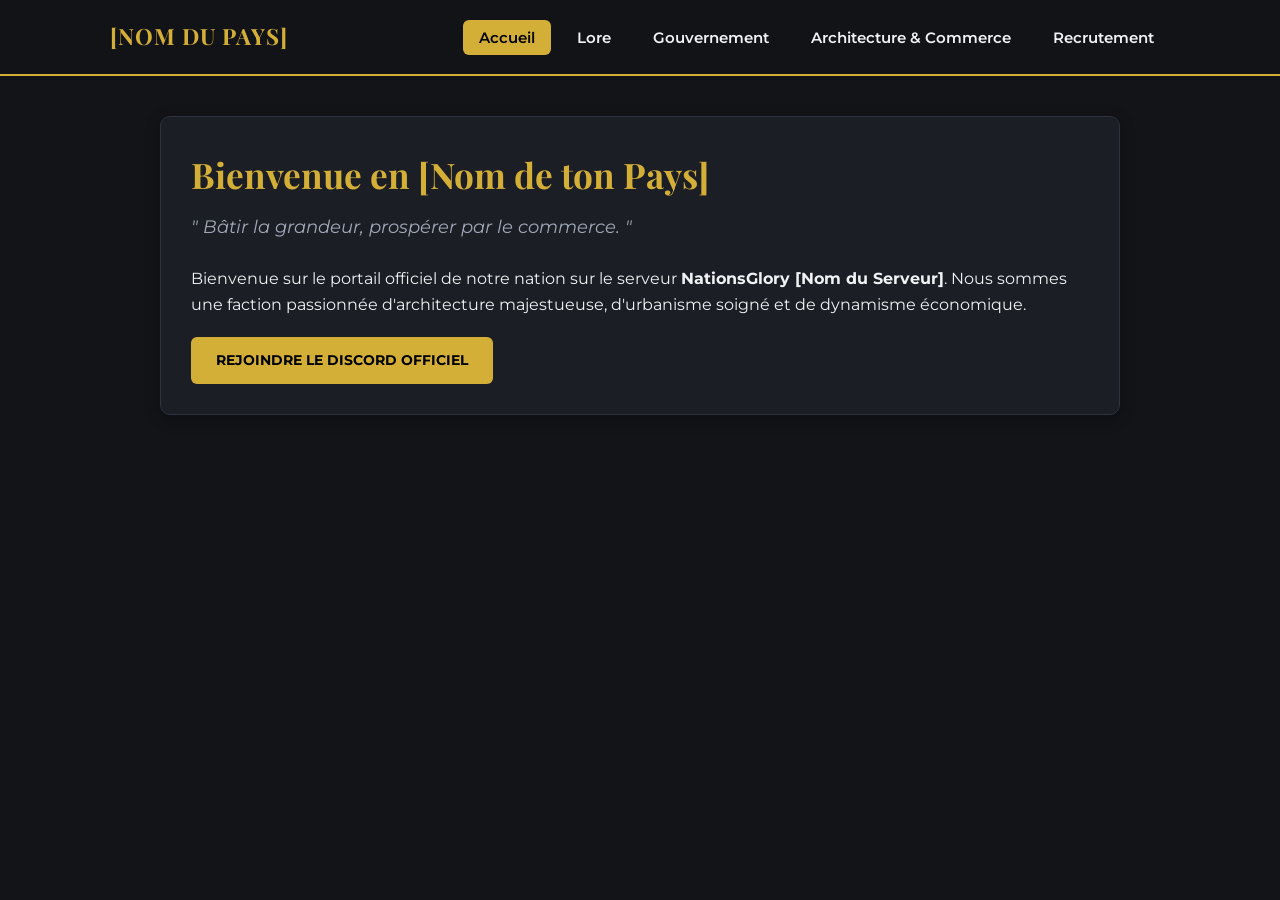
==== index.html @ b351338b "Add files via upload" ====
<!DOCTYPE html>
<!-- ==================== PARTIE 0 : La base ==================== -->
<html lang="fr">

<!-- ==================== PARTIE 1 : En-tête & Styles ==================== -->
<head>
    <meta charset="UTF-8">
    <meta name="viewport" content="width=device-width, initial-scale=1.0">
    <title>Nom de ton Pays - NationsGlory</title>
    
<!-- ==================== PARTIE 1 : Design & Styles CSS ==================== -->
    <link rel="preconnect" href="https://fonts.googleapis.com">
    <link rel="preconnect" href="https://fonts.gstatic.com" crossorigin>
    <link href="https://fonts.googleapis.com/css2?family=Montserrat:wght@400;600;700&family=Playfair+Display:wght@700&display=swap" rel="stylesheet">
    
    <style>
        /* COULEURS ET THÈME DU SITE */
        :root {
            --bg-dark: #121418;        /* Couleur de fond générale (sombre) */
            --card-bg: #1b1e24;        /* Fond des blocs / cartes */
            --card-border: #2d323e;    /* Bordure discrète */
            --accent-color: #d4af37;   /* Couleur Or / Doree */
            --accent-hover: #f1c40f;   /* Or plus clair au survol */
            --text-main: #f0f2f5;      /* Texte principal (blanc cassé) */
            --text-muted: #a0a8b8;     /* Texte secondaire (gris) */
        }

        * {
            box-sizing: border-box;
            margin: 0;
            padding: 0;
        }

        body {
            font-family: 'Montserrat', sans-serif;
            background-color: var(--bg-dark);
            color: var(--text-main);
            line-height: 1.6;
        }

        /* EN-TÊTE & BARRE D'ONGLETS FIXE */
        header {
            background-color: rgba(18, 20, 24, 0.95);
            border-bottom: 2px solid var(--accent-color);
            position: sticky;
            top: 0;
            z-index: 100;
            backdrop-filter: blur(8px);
        }

        .header-container {
            max-width: 1100px;
            margin: 0 auto;
            display: flex;
            justify-content: space-between;
            align-items: center;
            padding: 15px 20px;
        }

        .logo {
            font-family: 'Playfair Display', serif;
            font-size: 1.4rem;
            color: var(--accent-color);
            font-weight: 700;
            text-transform: uppercase;
            letter-spacing: 1px;
        }

        nav ul {
            display: flex;
            list-style: none;
            gap: 10px;
        }

        nav a {
            color: var(--text-main);
            text-decoration: none;
            font-size: 0.95rem;
            font-weight: 600;
            padding: 8px 16px;
            border-radius: 6px;
            cursor: pointer;
            transition: all 0.3s ease;
        }

        /* Effet au survol des onglets */
        nav a:hover, nav a.active {
            background-color: var(--accent-color);
            color: #000000;
        }

        /* MISE EN PAGE DU CONTENU */
        main {
            max-width: 1000px;
            margin: 40px auto;
            padding: 0 20px;
        }

        /* SYSTEME D'ONGLETS (MASQUER / AFFICHER) */
        .tab-content {
            display: none; /* Caches par defaut */
            animation: fadeIn 0.4s ease-in-out;
        }

        .tab-content.active {
            display: block; /* Visible uniquement quand actif */
        }

        @keyframes fadeIn {
            from { opacity: 0; transform: translateY(10px); }
            to { opacity: 1; transform: translateY(0); }
        }

        /* CARTES ET BLOCS DE TEXTE */
        h1 {
            font-family: 'Playfair Display', serif;
            color: var(--accent-color);
            font-size: 2.2rem;
            margin-bottom: 10px;
        }

        h2 {
            font-family: 'Playfair Display', serif;
            color: var(--accent-color);
            font-size: 1.5rem;
            margin: 25px 0 15px 0;
            border-bottom: 1px solid var(--card-border);
            padding-bottom: 8px;
        }

        .slogan {
            font-style: italic;
            color: var(--text-muted);
            font-size: 1.1rem;
            margin-bottom: 25px;
        }

        .card {
            background-color: var(--card-bg);
            border: 1px solid var(--card-border);
            border-radius: 10px;
            padding: 30px;
            margin-bottom: 20px;
            box-shadow: 0 4px 15px rgba(0,0,0,0.3);
        }

        /* BOUTON DISCORD */
        .btn-discord {
            display: inline-block;
            background-color: var(--accent-color);
            color: #000000;
            font-weight: 700;
            padding: 12px 25px;
            border-radius: 6px;
            text-decoration: none;
            text-transform: uppercase;
            font-size: 0.9rem;
            margin-top: 20px;
            transition: all 0.3s ease;
        }

        .btn-discord:hover {
            background-color: var(--accent-hover);
            box-shadow: 0 0 15px rgba(212, 175, 55, 0.4);
        }

        ul {
            margin-left: 20px;
            margin-top: 10px;
        }

        li {
            margin-bottom: 8px;
        }

        /* ADAPTATION MOBILE */
        @media (max-width: 768px) {
            .header-container { flex-direction: column; gap: 15px; }
            nav ul { flex-wrap: wrap; justify-content: center; }
            h1 { font-size: 1.8rem; }
        }
    </style>

<!-- ==================== PARTIE 2 : Le corps du site ==================== -->
<body>

    <!-- ==================== PARTIE 2.1 : Menu de Navigation ==================== -->
    <header>
	 <div class ="header-container">
    <div class="logo"> [nom du Pays]</div>

    <nav>
		<ul>
<li><a onclick="switchTab('accueil')" class="nav-link active">Accueil</a></li>
                    <li><a onclick="switchTab('lore')" class="nav-link">Lore</a></li>
                    <li><a onclick="switchTab('gouvernement')" class="nav-link">Gouvernement</a></li>
                    <li><a onclick="switchTab('commerce')" class="nav-link">Architecture & Commerce</a></li>
                    <li><a onclick="switchTab('recrutement')" class="nav-link">Recrutement</a></li>	
</ul>
            </nav>
        </div>	
	</header>

    <!-- ==================== PARTIE 2.2 : Contenu des Onglets ==================== -->
<main>

        <!-- ONGLET 1 : ACCUEIL -->
        <section id="accueil" class="tab-content active">
            <div class="card">
                <h1>Bienvenue en [Nom de ton Pays]</h1>
                <p class="slogan">" Bâtir la grandeur, prospérer par le commerce. "</p>
                <p>Bienvenue sur le portail officiel de notre nation sur le serveur <strong>NationsGlory [Nom du Serveur]</strong>. Nous sommes une faction passionnée d'architecture majestueuse, d'urbanisme soigné et de dynamisme économique.</p>
                <a href="https://discord.gg/EXEMPLE" class="btn-discord" target="_blank">Rejoindre le Discord Officiel</a>
            </div>
        </section>

        <!-- ONGLET 2 : LORE -->
        <section id="lore" class="tab-content">
            <div class="card">
                <h1>📜 Notre Histoire (Lore RP)</h1>
                <p>Né de la volonté d'explorateurs et d'architectes chevronnés, le pays de <strong>[Nom de ton Pays]</strong> a été fondé avec une vision claire : transformer un territoire sauvage en une cité resplendissante.</p>
                <h2>🏛️ La Philosophie du Pays</h2>
                <p>Contrairement aux nations axées uniquement sur la guerre, nous croyons en la force des pierres, de l'artisanat et des échanges internationaux.</p>
            </div>
        </section>

        <!-- ONGLET 3 : GOUVERNEMENT -->
        <section id="gouvernement" class="tab-content">
            <div class="card">
                <h1>⚖️ Organisation de l'État</h1>
                <h2>Conseil du Pays</h2>
                <p><strong>Leader :</strong> [Ton Pseudo]</p>
                <p><strong>Grand Architecte :</strong> [Pseudo]</p>
                
                <h2>Code Civil & Règles Internes</h2>
                <ul>
                    <li>Respect du Style Architectural de la capitale.</li>
                    <li>Civisme & Entraide obligatoire entre citoyens.</li>
                    <li>Cotisations collectives pour financer les projets.</li>
                </ul>
            </div>
        </section>

        <!-- ONGLET 4 : ARCHITECTURE & COMMERCE -->
        <section id="commerce" class="tab-content">
            <div class="card">
                <h1>🏛️ Architecture & 💰 Commerce</h1>
                <h2>Secteur Bâtisseur</h2>
                <p>Notre capitale regroupe des monuments imposants et un réseau routier optimisé. Nous aidons chaque citoyen à concevoir sa parcelle.</p>
                <h2>Secteur Économique</h2>
                <p>Boutiques officielles au spawn du serveur pour vendre nos ressources récoltées aux meilleurs prix.</p>
            </div>
        </section>

        <!-- ONGLET 5 : RECRUTEMENT -->
        <section id="recrutement" class="tab-content">
            <div class="card">
                <h1>📝 Rejoindre nos Rangs</h1>
                <p>Nous recherchons des Builders, Farmeurs et Commerçants motivés !</p>
                <p><strong>Critères :</strong> Avoir Discord, un micro correct et respecter le règlement.</p>
                <a href="https://discord.gg/EXEMPLE" class="btn-discord" target="_blank">Poser sa candidature sur Discord</a>
            </div>
        </section>

    </main>

    <!-- ==================== PARTIE 2.3 : Scripts JavaScript ==================== -->
<script>
        function switchTab(tabId) {
            // 1. Masquer tous les contenus
            const contents = document.querySelectorAll('.tab-content');
            contents.forEach(content => content.classList.remove('active'));

            // 2. Retirer l'état actif des onglets du menu
            const links = document.querySelectorAll('.nav-link');
            links.forEach(link => link.classList.remove('active'));

            // 3. Afficher l'onglet sélectionné
            document.getElementById(tabId).classList.add('active');

            // 4. Mettre en avant l'onglet cliqué
            event.currentTarget.classList.add('active');
        }
    </script>
</body>
<!-- ==================== FIN DU CORPS ==================== -->

</html>
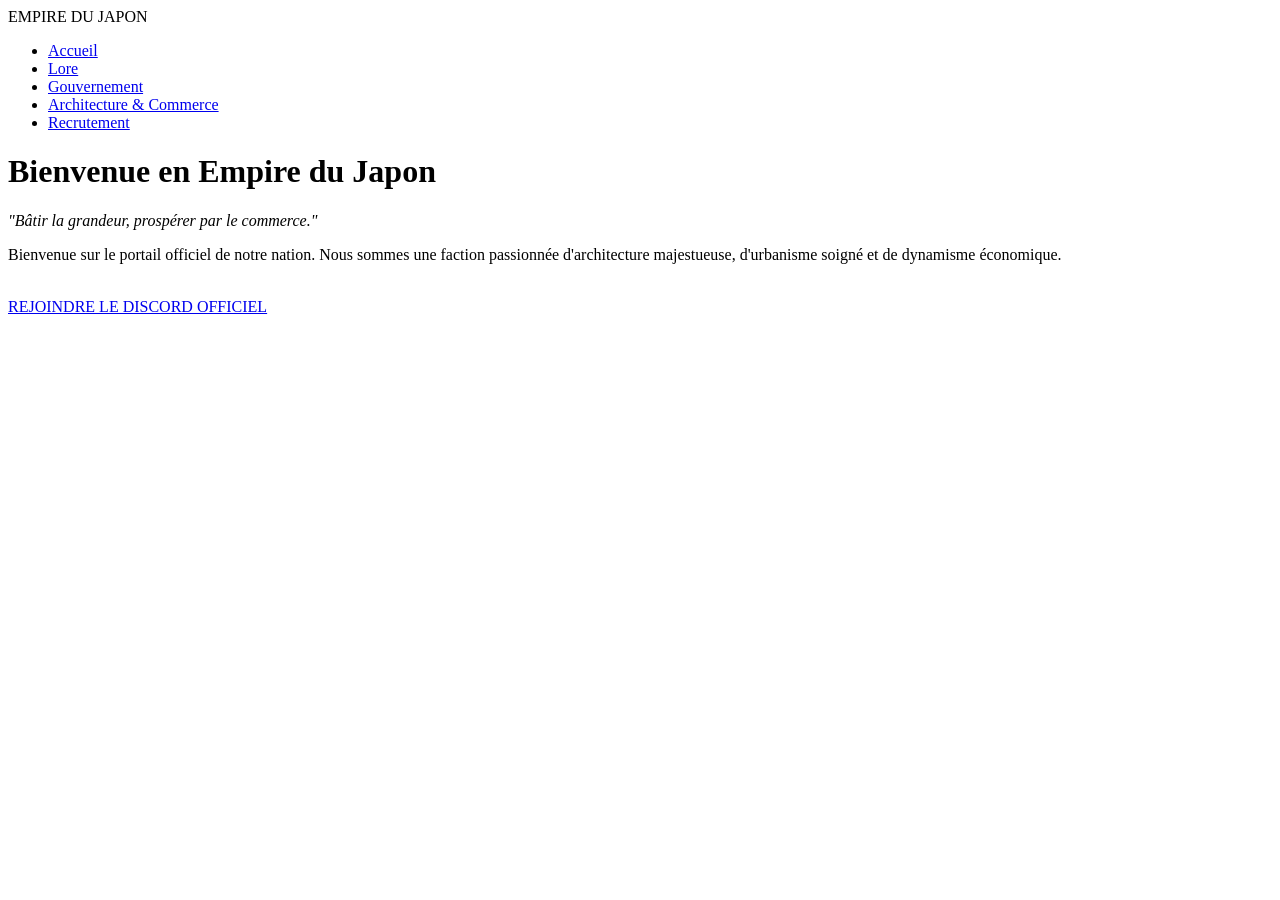
==== commit 5ddfbde3: "Refactor index.html for dynamic content and structure Refactor HTML structure and improve dynamic co" ====
--- a/index.html
+++ b/index.html
@@ -1,288 +1,96 @@
 <!DOCTYPE html>
-<!-- ==================== PARTIE 0 : La base ==================== -->
 <html lang="fr">
+<head>
+  <meta charset="UTF-8">
+  <meta name="viewport" content="width=device-width, initial-scale=1.0">
+  <title id="site-title">Nom du Pays</title>
+  <link rel="stylesheet" href="style.css">
+  <script src="https://identity.netlify.com/v1/netlify-identity-widget.js"></script>
+</head>
+<body>
 
-<!-- ==================== PARTIE 1 : En-tête & Styles ==================== -->
-<head>
-    <meta charset="UTF-8">
-    <meta name="viewport" content="width=device-width, initial-scale=1.0">
-    <title>Nom de ton Pays - NationsGlory</title>
-    
-<!-- ==================== PARTIE 1 : Design & Styles CSS ==================== -->
-    <link rel="preconnect" href="https://fonts.googleapis.com">
-    <link rel="preconnect" href="https://fonts.gstatic.com" crossorigin>
-    <link href="https://fonts.googleapis.com/css2?family=Montserrat:wght@400;600;700&family=Playfair+Display:wght@700&display=swap" rel="stylesheet">
-    
-    <style>
-        /* COULEURS ET THÈME DU SITE */
-        :root {
-            --bg-dark: #121418;        /* Couleur de fond générale (sombre) */
-            --card-bg: #1b1e24;        /* Fond des blocs / cartes */
-            --card-border: #2d323e;    /* Bordure discrète */
-            --accent-color: #d4af37;   /* Couleur Or / Doree */
-            --accent-hover: #f1c40f;   /* Or plus clair au survol */
-            --text-main: #f0f2f5;      /* Texte principal (blanc cassé) */
-            --text-muted: #a0a8b8;     /* Texte secondaire (gris) */
+  <!-- EN-TÊTE DU SITE -->
+  <header>
+    <div class="logo" id="header-logo">[NOM DU PAYS]</div>
+    <nav>
+      <ul id="nav-tabs">
+        <!-- Les onglets s'insèreront automatiquement ici -->
+      </ul>
+    </nav>
+  </header>
+
+  <!-- CONTENU DE LA PAGE -->
+  <main class="container">
+    <div id="main-content" class="card">
+      <!-- Le contenu dynamique s'affichera ici -->
+    </div>
+  </main>
+
+  <script>
+    // Chargement dynamique des données depuis content.json
+    fetch('content.json')
+      .then(response => response.json())
+      .then(data => {
+        // 1. Mise à jour des textes globaux
+        document.getElementById('site-title').innerText = data.country_name;
+        document.getElementById('header-logo').innerText = data.country_name.toUpperCase();
+
+        const navUl = document.getElementById('nav-tabs');
+        const mainContent = document.getElementById('main-content');
+
+        // Onglet ACCUEIL (Par défaut)
+        function showHome() {
+          mainContent.innerHTML = `
+            <h1>Bienvenue en ${data.country_name}</h1>
+            <p class="subtitle"><em>"${data.slogan}"</em></p>
+            <p>${data.description.replace('NationsGlory [Nom du Serveur]', 'NationsGlory ' + data.server_name)}</p>
+            <br>
+            <a href="${data.discord_link}" target="_blank" class="btn-discord">REJOINDRE LE DISCORD OFFICIEL</a>
+          `;
+          updateActiveNav('home');
         }
 
-        * {
-            box-sizing: border-box;
-            margin: 0;
-            padding: 0;
+        // Création du bouton Accueil dans la nav
+        const homeLi = document.createElement('li');
+        homeLi.innerHTML = `<a href="#" id="nav-home" class="active">Accueil</a>`;
+        homeLi.onclick = (e) => { e.preventDefault(); showHome(); };
+        navUl.appendChild(homeLi);
+
+        // 2. Génération dynamique de tous tes autres onglets
+        if (data.tabs && data.tabs.length > 0) {
+          data.tabs.forEach(tab => {
+            const li = document.createElement('li');
+            li.innerHTML = `<a href="#" id="nav-${tab.id}">${tab.title}</a>`;
+            li.onclick = (e) => {
+              e.preventDefault();
+              mainContent.innerHTML = `<h1>${tab.title}</h1><div>${tab.content}</div>`;
+              updateActiveNav(tab.id);
+            };
+            navUl.appendChild(li);
+          });
         }
 
-        body {
-            font-family: 'Montserrat', sans-serif;
-            background-color: var(--bg-dark);
-            color: var(--text-main);
-            line-height: 1.6;
+        function updateActiveNav(activeId) {
+          document.querySelectorAll('nav a').forEach(a => a.classList.remove('active'));
+          const current = document.getElementById(`nav-${activeId}`);
+          if (current) current.classList.add('active');
         }
 
-        /* EN-TÊTE & BARRE D'ONGLETS FIXE */
-        header {
-            background-color: rgba(18, 20, 24, 0.95);
-            border-bottom: 2px solid var(--accent-color);
-            position: sticky;
-            top: 0;
-            z-index: 100;
-            backdrop-filter: blur(8px);
+        // Afficher l'accueil au chargement
+        showHome();
+      });
+  </script>
+
+  <script>
+    if (window.netlifyIdentity) {
+      window.netlifyIdentity.on("init", user => {
+        if (!user) {
+          window.netlifyIdentity.on("login", () => {
+            document.location.href = "/admin/";
+          });
         }
-
-        .header-container {
-            max-width: 1100px;
-            margin: 0 auto;
-            display: flex;
-            justify-content: space-between;
-            align-items: center;
-            padding: 15px 20px;
-        }
-
-        .logo {
-            font-family: 'Playfair Display', serif;
-            font-size: 1.4rem;
-            color: var(--accent-color);
-            font-weight: 700;
-            text-transform: uppercase;
-            letter-spacing: 1px;
-        }
-
-        nav ul {
-            display: flex;
-            list-style: none;
-            gap: 10px;
-        }
-
-        nav a {
-            color: var(--text-main);
-            text-decoration: none;
-            font-size: 0.95rem;
-            font-weight: 600;
-            padding: 8px 16px;
-            border-radius: 6px;
-            cursor: pointer;
-            transition: all 0.3s ease;
-        }
-
-        /* Effet au survol des onglets */
-        nav a:hover, nav a.active {
-            background-color: var(--accent-color);
-            color: #000000;
-        }
-
-        /* MISE EN PAGE DU CONTENU */
-        main {
-            max-width: 1000px;
-            margin: 40px auto;
-            padding: 0 20px;
-        }
-
-        /* SYSTEME D'ONGLETS (MASQUER / AFFICHER) */
-        .tab-content {
-            display: none; /* Caches par defaut */
-            animation: fadeIn 0.4s ease-in-out;
-        }
-
-        .tab-content.active {
-            display: block; /* Visible uniquement quand actif */
-        }
-
-        @keyframes fadeIn {
-            from { opacity: 0; transform: translateY(10px); }
-            to { opacity: 1; transform: translateY(0); }
-        }
-
-        /* CARTES ET BLOCS DE TEXTE */
-        h1 {
-            font-family: 'Playfair Display', serif;
-            color: var(--accent-color);
-            font-size: 2.2rem;
-            margin-bottom: 10px;
-        }
-
-        h2 {
-            font-family: 'Playfair Display', serif;
-            color: var(--accent-color);
-            font-size: 1.5rem;
-            margin: 25px 0 15px 0;
-            border-bottom: 1px solid var(--card-border);
-            padding-bottom: 8px;
-        }
-
-        .slogan {
-            font-style: italic;
-            color: var(--text-muted);
-            font-size: 1.1rem;
-            margin-bottom: 25px;
-        }
-
-        .card {
-            background-color: var(--card-bg);
-            border: 1px solid var(--card-border);
-            border-radius: 10px;
-            padding: 30px;
-            margin-bottom: 20px;
-            box-shadow: 0 4px 15px rgba(0,0,0,0.3);
-        }
-
-        /* BOUTON DISCORD */
-        .btn-discord {
-            display: inline-block;
-            background-color: var(--accent-color);
-            color: #000000;
-            font-weight: 700;
-            padding: 12px 25px;
-            border-radius: 6px;
-            text-decoration: none;
-            text-transform: uppercase;
-            font-size: 0.9rem;
-            margin-top: 20px;
-            transition: all 0.3s ease;
-        }
-
-        .btn-discord:hover {
-            background-color: var(--accent-hover);
-            box-shadow: 0 0 15px rgba(212, 175, 55, 0.4);
-        }
-
-        ul {
-            margin-left: 20px;
-            margin-top: 10px;
-        }
-
-        li {
-            margin-bottom: 8px;
-        }
-
-        /* ADAPTATION MOBILE */
-        @media (max-width: 768px) {
-            .header-container { flex-direction: column; gap: 15px; }
-            nav ul { flex-wrap: wrap; justify-content: center; }
-            h1 { font-size: 1.8rem; }
-        }
-    </style>
-
-<!-- ==================== PARTIE 2 : Le corps du site ==================== -->
-<body>
-
-    <!-- ==================== PARTIE 2.1 : Menu de Navigation ==================== -->
-    <header>
-	 <div class ="header-container">
-    <div class="logo"> [nom du Pays]</div>
-
-    <nav>
-		<ul>
-<li><a onclick="switchTab('accueil')" class="nav-link active">Accueil</a></li>
-                    <li><a onclick="switchTab('lore')" class="nav-link">Lore</a></li>
-                    <li><a onclick="switchTab('gouvernement')" class="nav-link">Gouvernement</a></li>
-                    <li><a onclick="switchTab('commerce')" class="nav-link">Architecture & Commerce</a></li>
-                    <li><a onclick="switchTab('recrutement')" class="nav-link">Recrutement</a></li>	
-</ul>
-            </nav>
-        </div>	
-	</header>
-
-    <!-- ==================== PARTIE 2.2 : Contenu des Onglets ==================== -->
-<main>
-
-        <!-- ONGLET 1 : ACCUEIL -->
-        <section id="accueil" class="tab-content active">
-            <div class="card">
-                <h1>Bienvenue en [Nom de ton Pays]</h1>
-                <p class="slogan">" Bâtir la grandeur, prospérer par le commerce. "</p>
-                <p>Bienvenue sur le portail officiel de notre nation sur le serveur <strong>NationsGlory [Nom du Serveur]</strong>. Nous sommes une faction passionnée d'architecture majestueuse, d'urbanisme soigné et de dynamisme économique.</p>
-                <a href="https://discord.gg/EXEMPLE" class="btn-discord" target="_blank">Rejoindre le Discord Officiel</a>
-            </div>
-        </section>
-
-        <!-- ONGLET 2 : LORE -->
-        <section id="lore" class="tab-content">
-            <div class="card">
-                <h1>📜 Notre Histoire (Lore RP)</h1>
-                <p>Né de la volonté d'explorateurs et d'architectes chevronnés, le pays de <strong>[Nom de ton Pays]</strong> a été fondé avec une vision claire : transformer un territoire sauvage en une cité resplendissante.</p>
-                <h2>🏛️ La Philosophie du Pays</h2>
-                <p>Contrairement aux nations axées uniquement sur la guerre, nous croyons en la force des pierres, de l'artisanat et des échanges internationaux.</p>
-            </div>
-        </section>
-
-        <!-- ONGLET 3 : GOUVERNEMENT -->
-        <section id="gouvernement" class="tab-content">
-            <div class="card">
-                <h1>⚖️ Organisation de l'État</h1>
-                <h2>Conseil du Pays</h2>
-                <p><strong>Leader :</strong> [Ton Pseudo]</p>
-                <p><strong>Grand Architecte :</strong> [Pseudo]</p>
-                
-                <h2>Code Civil & Règles Internes</h2>
-                <ul>
-                    <li>Respect du Style Architectural de la capitale.</li>
-                    <li>Civisme & Entraide obligatoire entre citoyens.</li>
-                    <li>Cotisations collectives pour financer les projets.</li>
-                </ul>
-            </div>
-        </section>
-
-        <!-- ONGLET 4 : ARCHITECTURE & COMMERCE -->
-        <section id="commerce" class="tab-content">
-            <div class="card">
-                <h1>🏛️ Architecture & 💰 Commerce</h1>
-                <h2>Secteur Bâtisseur</h2>
-                <p>Notre capitale regroupe des monuments imposants et un réseau routier optimisé. Nous aidons chaque citoyen à concevoir sa parcelle.</p>
-                <h2>Secteur Économique</h2>
-                <p>Boutiques officielles au spawn du serveur pour vendre nos ressources récoltées aux meilleurs prix.</p>
-            </div>
-        </section>
-
-        <!-- ONGLET 5 : RECRUTEMENT -->
-        <section id="recrutement" class="tab-content">
-            <div class="card">
-                <h1>📝 Rejoindre nos Rangs</h1>
-                <p>Nous recherchons des Builders, Farmeurs et Commerçants motivés !</p>
-                <p><strong>Critères :</strong> Avoir Discord, un micro correct et respecter le règlement.</p>
-                <a href="https://discord.gg/EXEMPLE" class="btn-discord" target="_blank">Poser sa candidature sur Discord</a>
-            </div>
-        </section>
-
-    </main>
-
-    <!-- ==================== PARTIE 2.3 : Scripts JavaScript ==================== -->
-<script>
-        function switchTab(tabId) {
-            // 1. Masquer tous les contenus
-            const contents = document.querySelectorAll('.tab-content');
-            contents.forEach(content => content.classList.remove('active'));
-
-            // 2. Retirer l'état actif des onglets du menu
-            const links = document.querySelectorAll('.nav-link');
-            links.forEach(link => link.classList.remove('active'));
-
-            // 3. Afficher l'onglet sélectionné
-            document.getElementById(tabId).classList.add('active');
-
-            // 4. Mettre en avant l'onglet cliqué
-            event.currentTarget.classList.add('active');
-        }
-    </script>
+      });
+    }
+  </script>
 </body>
-<!-- ==================== FIN DU CORPS ==================== -->
-
-</html>+</html>
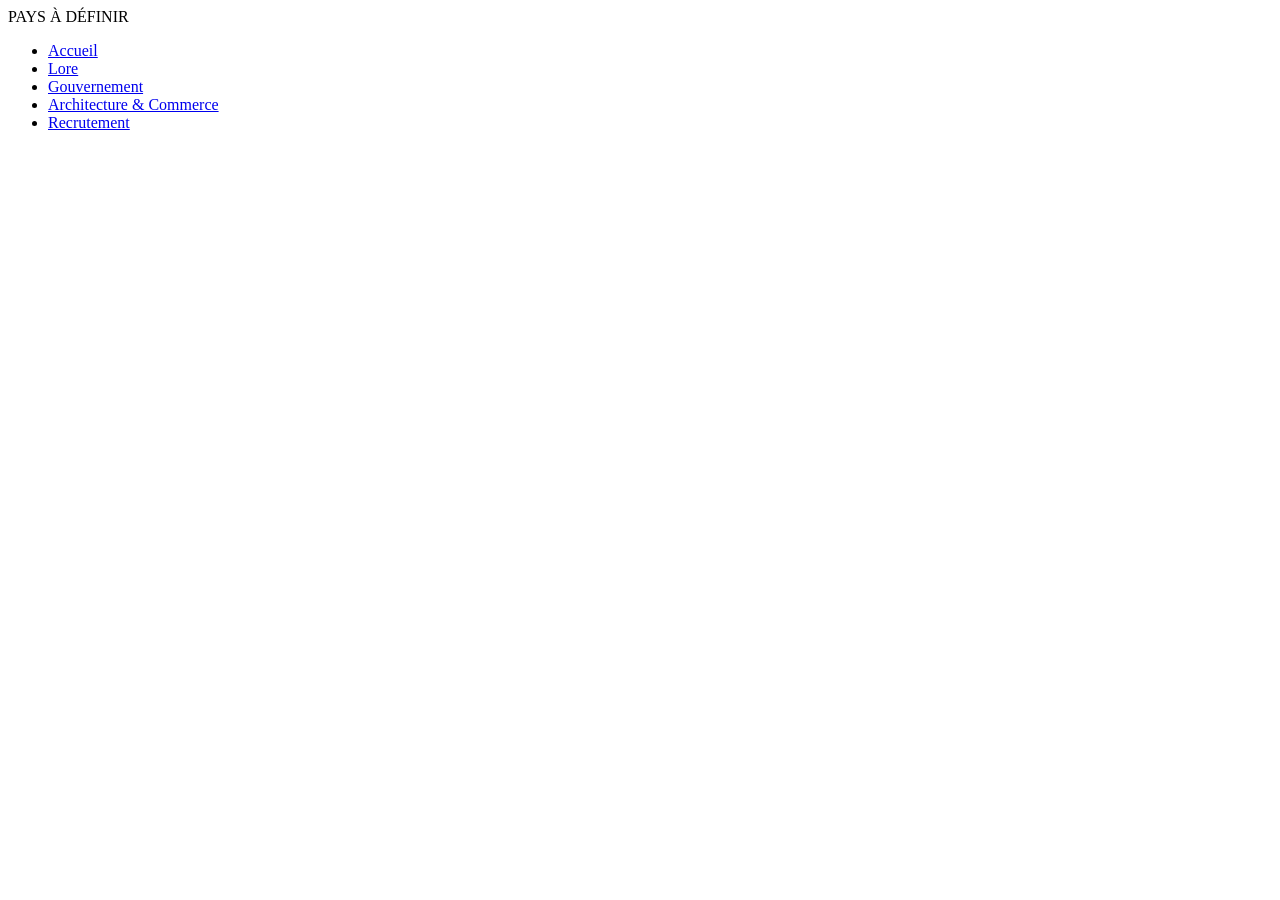
==== commit 8223a73c: "Update index.html" ====
--- a/index.html
+++ b/index.html
@@ -26,71 +26,57 @@
     </div>
   </main>
 
-  <script>
-    // Chargement dynamique des données depuis content.json
-    fetch('content.json')
-      .then(response => response.json())
-      .then(data => {
-        // 1. Mise à jour des textes globaux
-        document.getElementById('site-title').innerText = data.country_name;
-        document.getElementById('header-logo').innerText = data.country_name.toUpperCase();
+<script>
+  // Chargement dynamique des données depuis content.json sans toucher au style
+  fetch('content.json')
+    .then(response => response.json())
+    .then(data => {
+      // 1. Mise à jour des textes
+      if (data.country_name) {
+        document.querySelectorAll('.logo, header h1, [id*="logo"]').forEach(el => {
+          el.innerText = data.country_name.toUpperCase();
+        });
+      }
 
-        const navUl = document.getElementById('nav-tabs');
-        const mainContent = document.getElementById('main-content');
+      const navUl = document.querySelector('nav ul');
+      const mainContent = document.querySelector('.card, main');
 
-        // Onglet ACCUEIL (Par défaut)
-        function showHome() {
-          mainContent.innerHTML = `
-            <h1>Bienvenue en ${data.country_name}</h1>
-            <p class="subtitle"><em>"${data.slogan}"</em></p>
-            <p>${data.description.replace('NationsGlory [Nom du Serveur]', 'NationsGlory ' + data.server_name)}</p>
-            <br>
-            <a href="${data.discord_link}" target="_blank" class="btn-discord">REJOINDRE LE DISCORD OFFICIEL</a>
-          `;
-          updateActiveNav('home');
-        }
+      if (navUl && mainContent) {
+        // Vider la navigation pour la reconstruire dynamiquement
+        navUl.innerHTML = '';
 
-        // Création du bouton Accueil dans la nav
+        // Bouton ACCUEIL
         const homeLi = document.createElement('li');
-        homeLi.innerHTML = `<a href="#" id="nav-home" class="active">Accueil</a>`;
-        homeLi.onclick = (e) => { e.preventDefault(); showHome(); };
+        homeLi.innerHTML = `<a href="#" class="active">Accueil</a>`;
+        homeLi.onclick = (e) => {
+          e.preventDefault();
+          location.reload(); // Recharge la page pour revenir au contenu de base
+        };
         navUl.appendChild(homeLi);
 
-        // 2. Génération dynamique de tous tes autres onglets
+        // Ajout dynamique de tous les autres onglets créés dans l'Admin
         if (data.tabs && data.tabs.length > 0) {
           data.tabs.forEach(tab => {
             const li = document.createElement('li');
-            li.innerHTML = `<a href="#" id="nav-${tab.id}">${tab.title}</a>`;
+            li.innerHTML = `<a href="#">${tab.title}</a>`;
             li.onclick = (e) => {
               e.preventDefault();
-              mainContent.innerHTML = `<h1>${tab.title}</h1><div>${tab.content}</div>`;
-              updateActiveNav(tab.id);
+              
+              // Mettre à jour la classe active sur le menu
+              document.querySelectorAll('nav a').forEach(a => a.classList.remove('active'));
+              li.querySelector('a').classList.add('active');
+
+              // Remplacer le contenu principal tout en gardant le style de la carte
+              mainContent.innerHTML = `
+                <h1 style="color: #f1c40f; margin-bottom: 20px;">${tab.title}</h1>
+                <div style="line-height: 1.6;">${tab.content}</div>
+              `;
             };
             navUl.appendChild(li);
           });
         }
-
-        function updateActiveNav(activeId) {
-          document.querySelectorAll('nav a').forEach(a => a.classList.remove('active'));
-          const current = document.getElementById(`nav-${activeId}`);
-          if (current) current.classList.add('active');
-        }
-
-        // Afficher l'accueil au chargement
-        showHome();
-      });
-  </script>
-
-  <script>
-    if (window.netlifyIdentity) {
-      window.netlifyIdentity.on("init", user => {
-        if (!user) {
-          window.netlifyIdentity.on("login", () => {
-            document.location.href = "/admin/";
-          });
-        }
-      });
-    }
-  </script>
+      }
+    });
+</script>
 </body>
 </html>
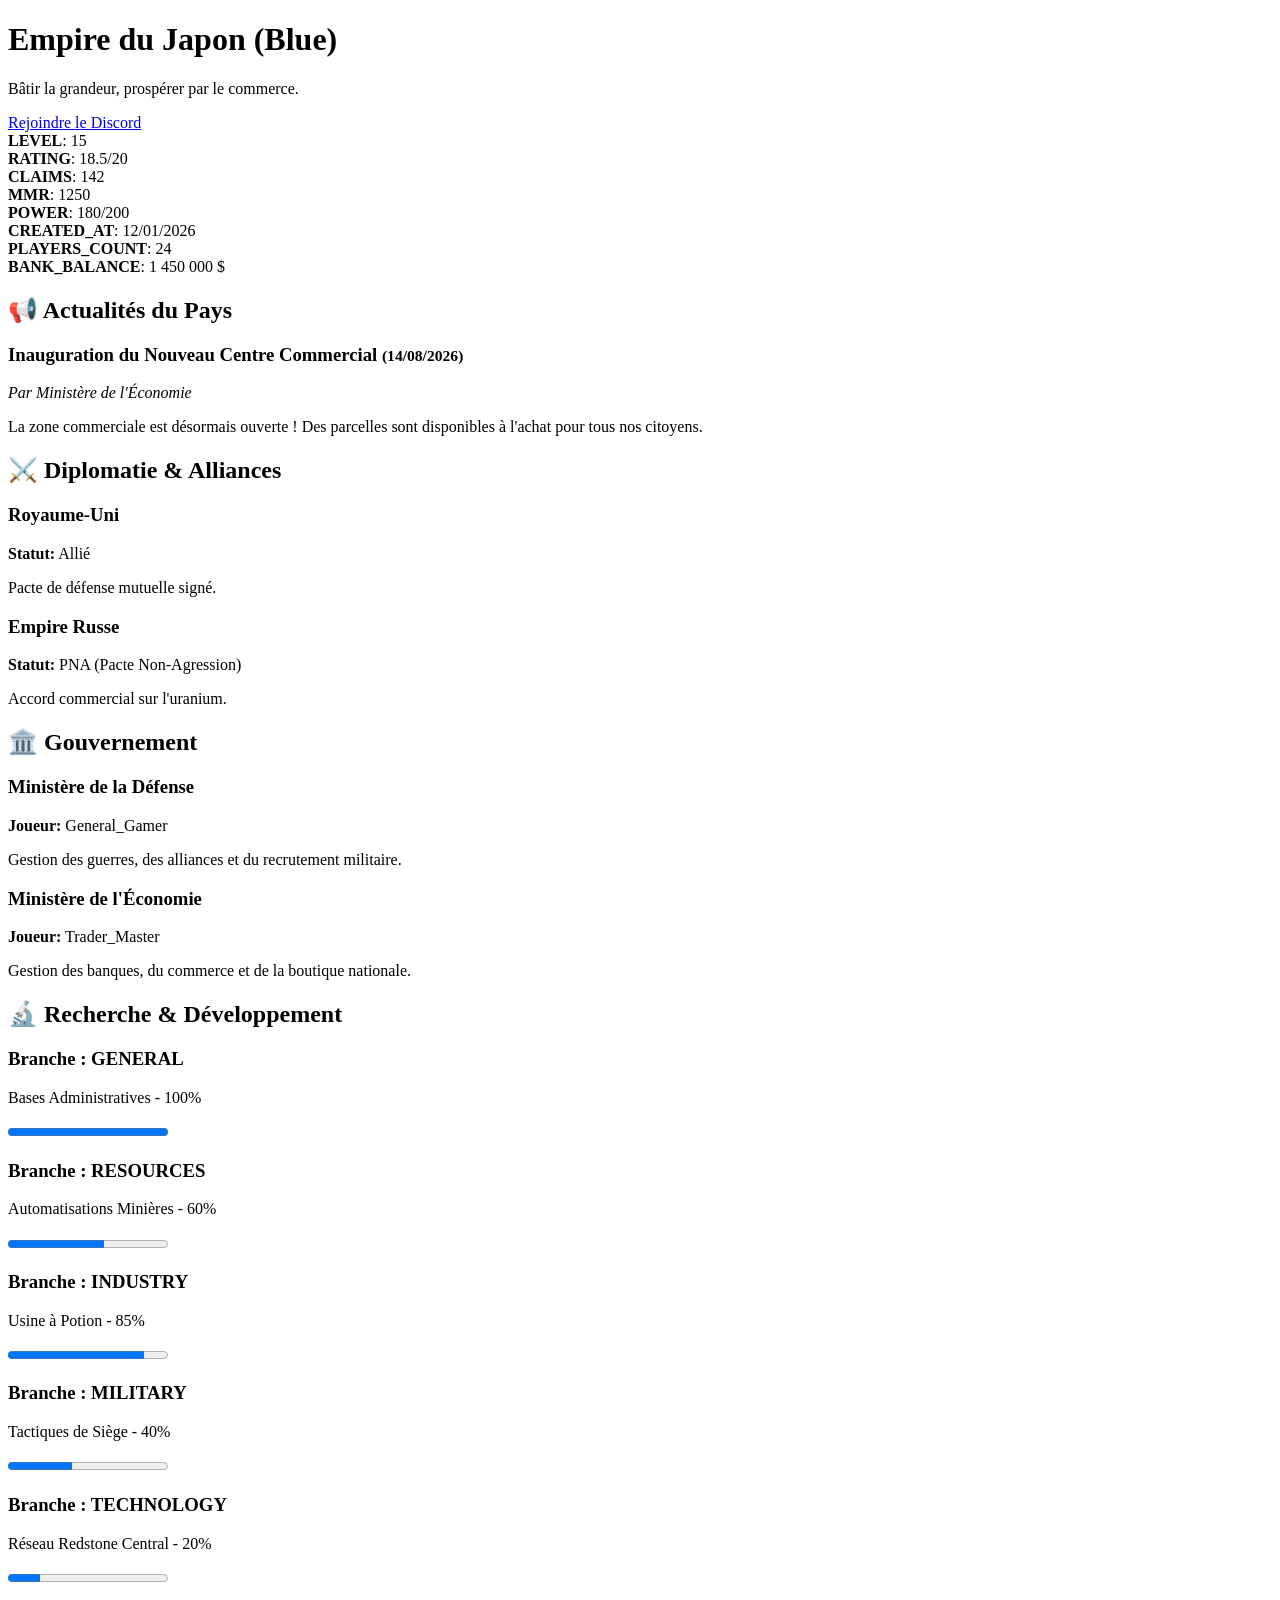
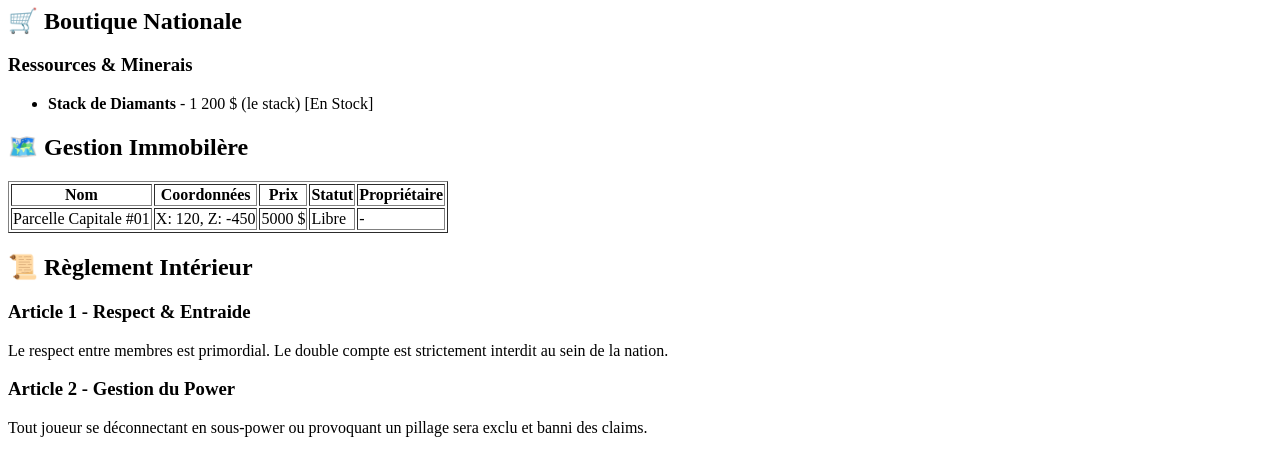
==== commit 09b4b310: "Replace old HTML structure with new layout" ====
--- a/index.html
+++ b/index.html
@@ -3,80 +3,143 @@
 <head>
   <meta charset="UTF-8">
   <meta name="viewport" content="width=device-width, initial-scale=1.0">
-  <title id="site-title">Nom du Pays</title>
+  <title>Tableau de Bord Nation</title>
   <link rel="stylesheet" href="style.css">
-  <script src="https://identity.netlify.com/v1/netlify-identity-widget.js"></script>
 </head>
 <body>
 
-  <!-- EN-TÊTE DU SITE -->
   <header>
-    <div class="logo" id="header-logo">[NOM DU PAYS]</div>
-    <nav>
-      <ul id="nav-tabs">
-        <!-- Les onglets s'insèreront automatiquement ici -->
-      </ul>
-    </nav>
+    <h1 id="country-name">Chargement...</h1>
+    <p id="slogan"></p>
+    <a id="discord-btn" href="#" target="_blank" class="btn">Rejoindre le Discord</a>
   </header>
 
-  <!-- CONTENU DE LA PAGE -->
-  <main class="container">
-    <div id="main-content" class="card">
-      <!-- Le contenu dynamique s'affichera ici -->
-    </div>
+  <main>
+    <!-- BARRE DE STATISTIQUES -->
+    <section class="stats-grid" id="stats-container"></section>
+
+    <!-- JOURNAL / ACTUALITÉS -->
+    <section>
+      <h2>📢 Actualités du Pays</h2>
+      <div id="news-container"></div>
+    </section>
+
+    <!-- DIPLOMATIE -->
+    <section>
+      <h2>⚔️ Diplomatie & Alliances</h2>
+      <div class="cards-grid" id="diplomacy-container"></div>
+    </section>
+
+    <!-- MINISTÈRES -->
+    <section>
+      <h2>🏛️ Gouvernement</h2>
+      <div class="cards-grid" id="ministries-container"></div>
+    </section>
+
+    <!-- RECHERCHE & DÉVELOPPEMENT -->
+    <section>
+      <h2>🔬 Recherche & Développement</h2>
+      <div id="rd-container"></div>
+    </section>
+
+    <!-- BOUTIQUE -->
+    <section>
+      <h2>🛒 Boutique Nationale</h2>
+      <div id="shop-container"></div>
+    </section>
+
+    <!-- PARCELLES -->
+    <section>
+      <h2>🗺️ Gestion Immobilère</h2>
+      <table border="1" id="parcels-table">
+        <thead>
+          <tr>
+            <th>Nom</th>
+            <th>Coordonnées</th>
+            <th>Prix</th>
+            <th>Statut</th>
+            <th>Propriétaire</th>
+          </tr>
+        </thead>
+        <tbody></tbody>
+      </table>
+    </section>
+
+    <!-- RÈGLEMENT -->
+    <section>
+      <h2>📜 Règlement Intérieur</h2>
+      <div id="rules-container"></div>
+    </section>
   </main>
 
-<script>
-  // Chargement dynamique des données depuis content.json sans toucher au style
-  fetch('content.json')
-    .then(response => response.json())
-    .then(data => {
-      // 1. Mise à jour des textes
-      if (data.country_name) {
-        document.querySelectorAll('.logo, header h1, [id*="logo"]').forEach(el => {
-          el.innerText = data.country_name.toUpperCase();
+  <!-- SCRIPT D'AFFICHAGE AUTOMATIQUE VIA CONTENT.JSON -->
+  <script>
+    fetch('content.json')
+      .then(response => response.json())
+      .then(data => {
+        // En-tête
+        document.getElementById('country-name').innerText = data.country_name + " (" + data.server_name + ")";
+        document.getElementById('slogan').innerText = data.slogan;
+        document.getElementById('discord-btn').href = data.discord_link;
+
+        // Stats
+        const statsBox = document.getElementById('stats-container');
+        for (const [key, val] of Object.entries(data.stats)) {
+          statsBox.innerHTML += `<div class="stat-card"><strong>${key.toUpperCase()}</strong>: ${val}</div>`;
+        }
+
+        // News
+        const newsBox = document.getElementById('news-container');
+        data.news.forEach(n => {
+          newsBox.innerHTML += `<div class="news-card"><h3>${n.title} <small>(${n.date})</small></h3><p><em>Par ${n.author}</em></p><p>${n.content}</p></div>`;
         });
-      }
 
-      const navUl = document.querySelector('nav ul');
-      const mainContent = document.querySelector('.card, main');
+        // Diplomatie
+        const diploBox = document.getElementById('diplomacy-container');
+        data.diplomacy.forEach(d => {
+          diploBox.innerHTML += `<div class="card"><h3>${d.nation_name}</h3><p><strong>Statut:</strong> ${d.relation}</p><p>${d.notes || ''}</p></div>`;
+        });
 
-      if (navUl && mainContent) {
-        // Vider la navigation pour la reconstruire dynamiquement
-        navUl.innerHTML = '';
+        // Ministères
+        const miniBox = document.getElementById('ministries-container');
+        data.ministries.forEach(m => {
+          miniBox.innerHTML += `<div class="card"><h3>${m.name}</h3><p><strong>Joueur:</strong> ${m.player}</p><p>${m.description}</p></div>`;
+        });
 
-        // Bouton ACCUEIL
-        const homeLi = document.createElement('li');
-        homeLi.innerHTML = `<a href="#" class="active">Accueil</a>`;
-        homeLi.onclick = (e) => {
-          e.preventDefault();
-          location.reload(); // Recharge la page pour revenir au contenu de base
-        };
-        navUl.appendChild(homeLi);
+        // R&D
+        const rdBox = document.getElementById('rd-container');
+        for (const [branch, projects] of Object.entries(data.rd_branches)) {
+          let html = `<h3>Branche : ${branch.toUpperCase()}</h3>`;
+          projects.forEach(p => {
+            html += `<p>${p.title} - ${p.progress}%</p><progress value="${p.progress}" max="100"></progress>`;
+          });
+          rdBox.innerHTML += html;
+        }
 
-        // Ajout dynamique de tous les autres onglets créés dans l'Admin
-        if (data.tabs && data.tabs.length > 0) {
-          data.tabs.forEach(tab => {
-            const li = document.createElement('li');
-            li.innerHTML = `<a href="#">${tab.title}</a>`;
-            li.onclick = (e) => {
-              e.preventDefault();
-              
-              // Mettre à jour la classe active sur le menu
-              document.querySelectorAll('nav a').forEach(a => a.classList.remove('active'));
-              li.querySelector('a').classList.add('active');
+        // Boutique
+        const shopBox = document.getElementById('shop-container');
+        data.shop.forEach(cat => {
+          let html = `<h3>${cat.category_name}</h3><ul>`;
+          cat.items.forEach(item => {
+            html += `<li><strong>${item.item_name}</strong> - ${item.price} (${item.unit}) [${item.status}]</li>`;
+          });
+          html += `</ul>`;
+          shopBox.innerHTML += html;
+        });
 
-              // Remplacer le contenu principal tout en gardant le style de la carte
-              mainContent.innerHTML = `
-                <h1 style="color: #f1c40f; margin-bottom: 20px;">${tab.title}</h1>
-                <div style="line-height: 1.6;">${tab.content}</div>
-              `;
-            };
-            navUl.appendChild(li);
-          });
-        }
-      }
-    });
-</script>
+        // Parcelles
+        const parcelTable = document.getElementById('parcels-table').querySelector('tbody');
+        data.parcels.forEach(p => {
+          parcelTable.innerHTML += `<tr><td>${p.name}</td><td>${p.coords}</td><td>${p.price} $</td><td>${p.status}</td><td>${p.owner}</td></tr>`;
+        });
+
+        // Règlement
+        const rulesBox = document.getElementById('rules-container');
+        data.rules.forEach(r => {
+          rulesBox.innerHTML += `<div class="rule-card"><h3>${r.title}</h3><p>${r.content}</p></div>`;
+        });
+      })
+      .catch(err => console.error("Erreur de chargement des données :", err));
+  </script>
 </body>
 </html>
